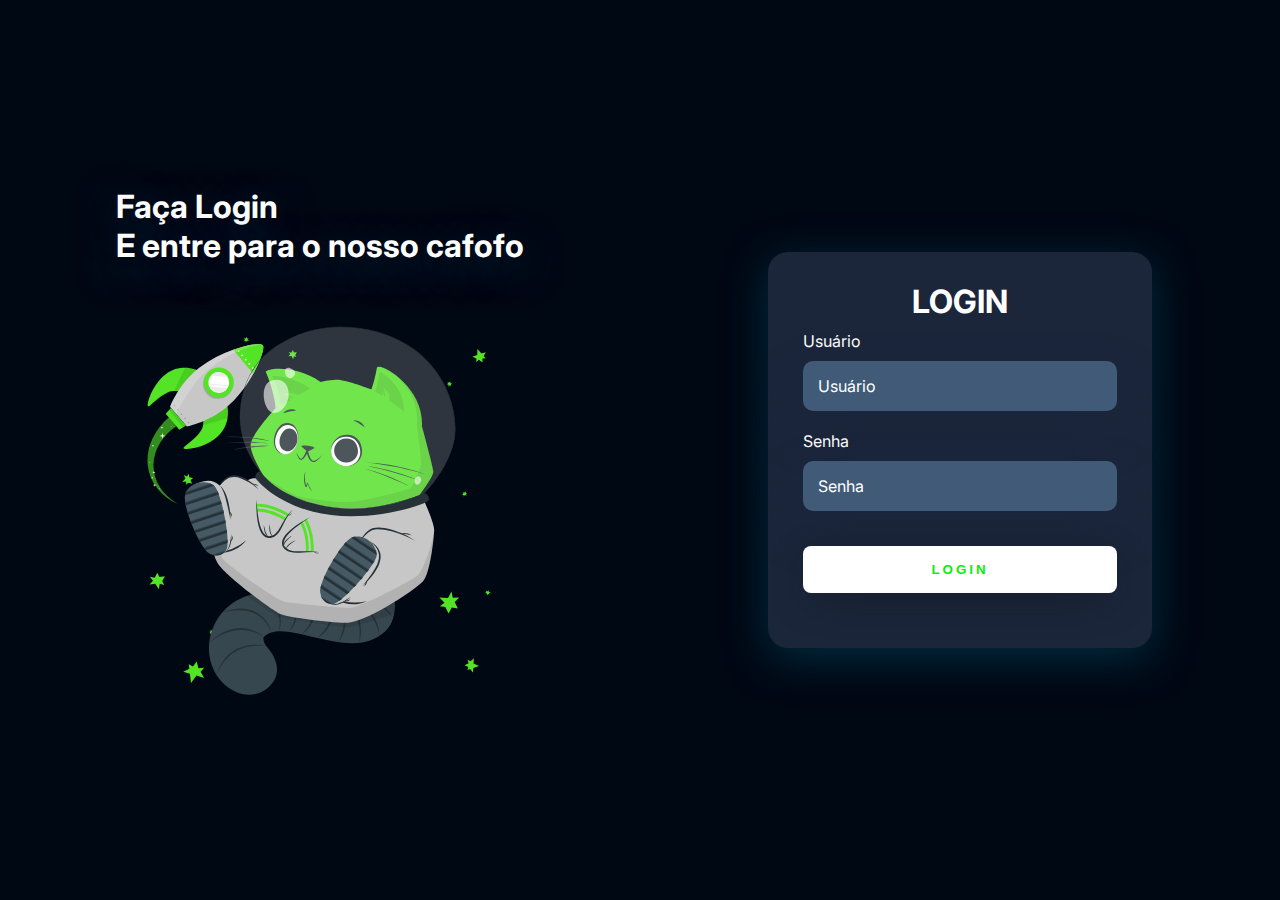
==== Telas_de_Login/PEP-OFF.html @ fda85c08 "ATT 1" ====
<!DOCTYPE html>
<html lang="en">
<head>
    <meta charset="UTF-8">
    <meta name="viewport" content="width=device-width, initial-scale=1.0">
    <link rel="stylesheet" href="PEP-OFF.css">
    <script src="controle.py">
    </script>
    <title>PEP-OFF</title>
</head>
<body>
    <div class="main-login">
      <div class="left-login">
<h1>Faça Login<br>E entre para o nosso cafofo</h1>
<img src="cat-astronaut-animate.svg" class="left-login-image" alt="Gatinho">
      </div>  
      <div class="right-login">
        <div class="card-login">
            <h1>LOGIN</h1>
            <div class="textfield">
                <label for="usuario">Usuário</label>
                <input type="text" name="usuario" placeholder="Usuário">
            </div>
            <div class="textfield">
                <label for="senha">Senha</label>
                <input type="password" name="senha" placeholder="Senha">
            </div>
            <button class="btn-login">Login</button>
        </div>
      </div>
    </div>
</body>
</html>
---- Telas_de_Login/PEP-OFF.css ----
@import url('https://fonts.googleapis.com/css2?family=Inter&display=swap');
body {
    margin: 0;
    font-family: Inter;
}

.main-login{
    width: 100vw;
    height: 100vh;
    background: #000814;
    display: flex;
    justify-content: center;
    align-items: center;
}
body * {
    box-sizing: border-box;
}

.left-login{
    width: 50vw;
    height: 100vh;
    display: flex;
    justify-content: center;
    align-items: center;
    flex-direction: column;
}

.left-login > h1{
    color: #ffffff;
    text-shadow:  0px 10px 40px #033a50;
}
.left-login-image{
    font-size: 3vh;
    width: 35vw;
}

.right-login{
    width: 50vw;
    height: 100vh;
    display: flex;
    justify-content: center;
    align-items: center;
}

.card-login{
    width: 60%;
    display: flex;
    justify-content: center;
    align-items: center;
    flex-direction: column;
    padding: 30px 35px;
    background: #1B263B;
    border-radius: 20px;
    box-shadow: 0px 10px 40px #022c41;
}

.card-login > h1{
    color: rgb(255, 255, 255);
    font-weight: 800px;
    margin: 0;
}

.textfield{
    width: 100%;
    display: flex;
    flex-direction: column;
    align-items: flex-start;
    justify-content: center;
    margin: 10px 0px;
   
}

.textfield > input{
    width: 100%;
    border: none;
    border-radius: 10px;
    padding: 15px;
    background: #415A77;
    color: #0bee0b;
    font-size: 12pt;
    box-shadow: 0px 20px 40px #1B263B;
    outline: none;
    box-sizing: border-box;
    font-family: Inter;
    
}

.textfield > label{
    color: #ffffff;
    margin-bottom: 10px;
    
}

.textfield > input::placeholder{
    color: #ffffff;
}

.btn-login{
    width: 100%;
    padding: 16px 0px;
    margin: 25px;
    border: none;
    border-radius: 8px;
    outline: none;
    text-transform: uppercase;
    font-weight: 800;
    letter-spacing: 3px;
    color: #0bee0b;
    cursor: pointer;
    box-shadow: 0px 10px 40px -12px#151516b7;
    background: #ffffff;
    
}

@media only screen and (max-width:950px){
    .card-login{
        width: 85%;
    }
}

@media only screen and (max-width:600px){
    .main-login{
        flex-direction: column;
    }
    .left-login > h1{
        display: none;

    }
    .left-login{
        width: 100%;
        height: auto;

    }
    .right-login{
        width: 100%;
        height: auto;
    }

    .left-login-image{
        width: 50vh;

    }
    .card-login{
        width: 90%;

    }
}
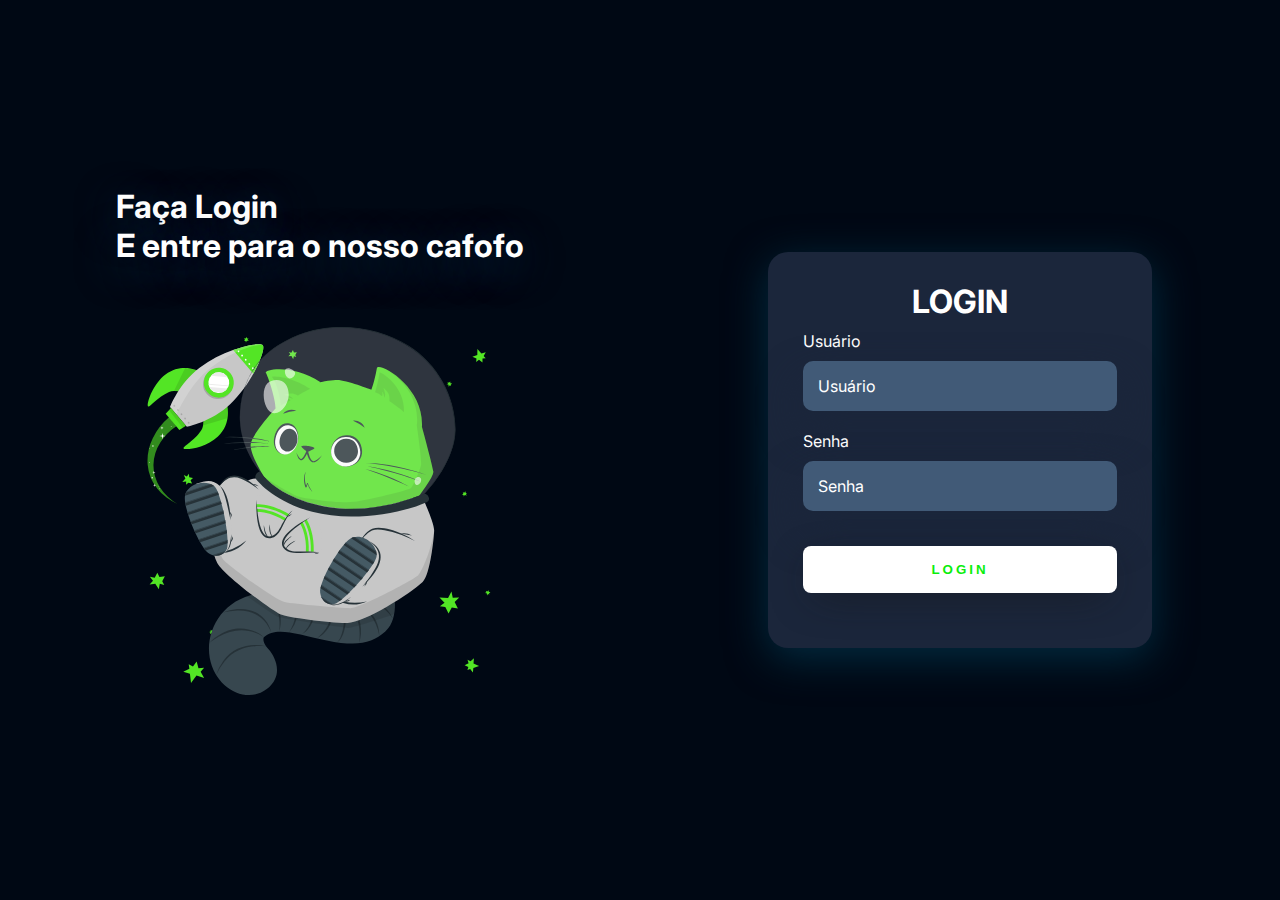
==== commit 6a9e58c6: "att1" ====
--- a/Telas_de_Login/PEP-OFF.html
+++ b/Telas_de_Login/PEP-OFF.html
@@ -4,7 +4,6 @@
     <meta charset="UTF-8">
     <meta name="viewport" content="width=device-width, initial-scale=1.0">
     <link rel="stylesheet" href="PEP-OFF.css">
-    <script src="controle.py">
     </script>
     <title>PEP-OFF</title>
 </head>
